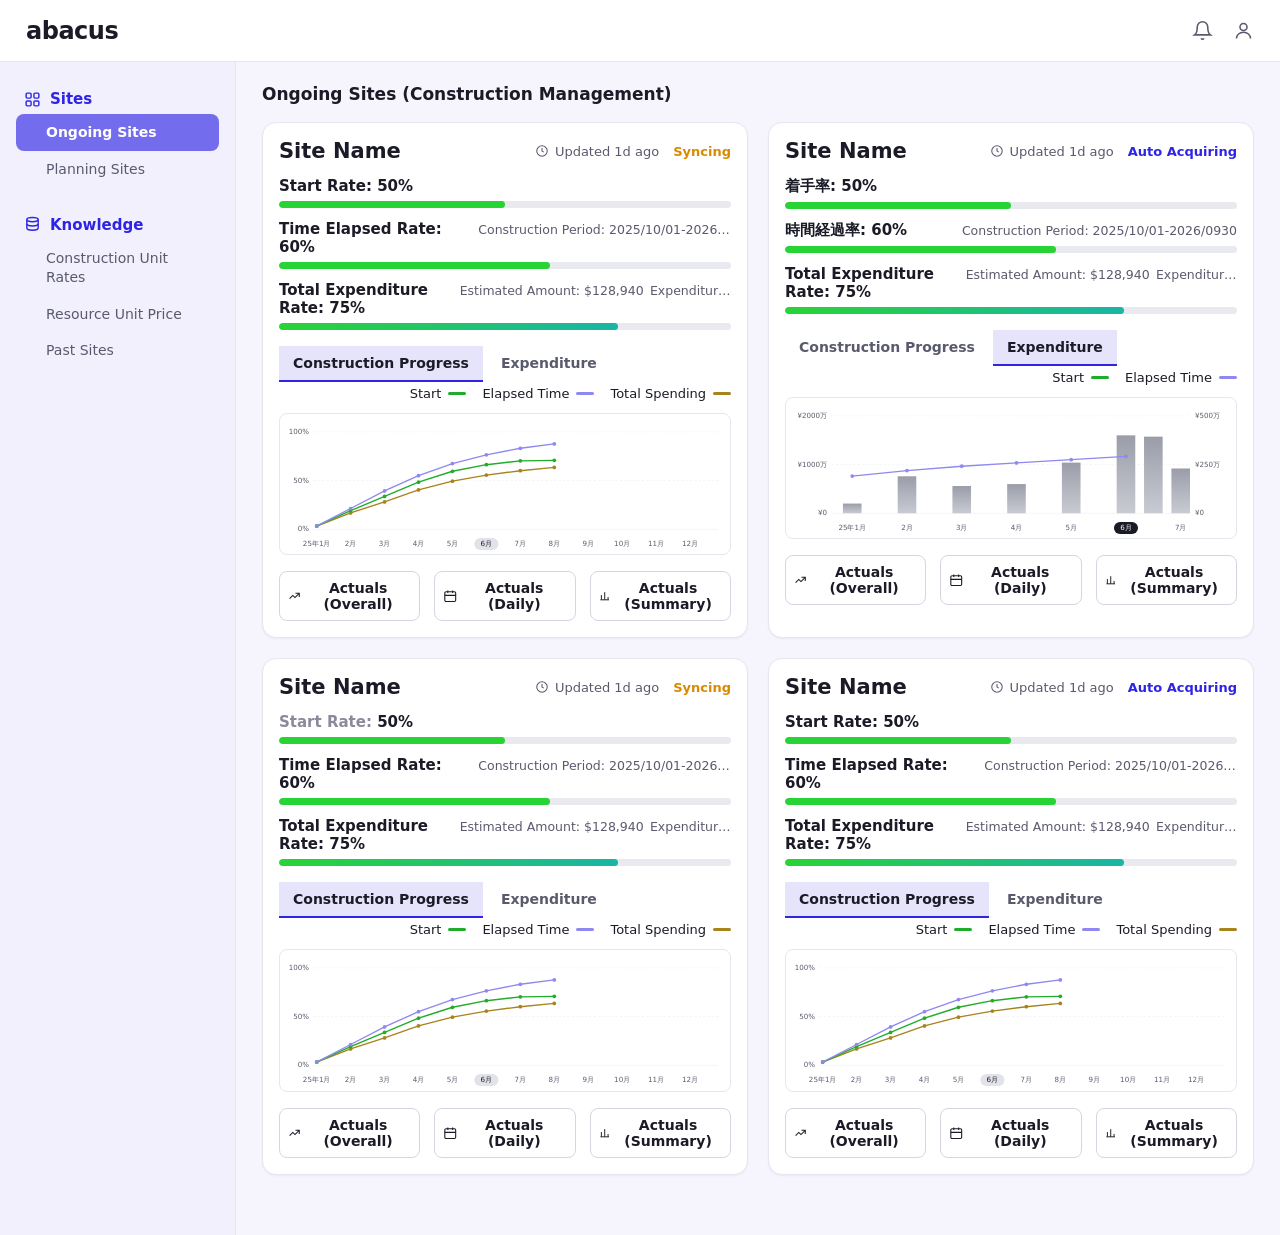
==== index.html @ 71e1c2e1 "Add hover effect to site-card" ====
<!DOCTYPE html>
<html lang="en">
<head>
<meta charset="UTF-8" />
<meta name="viewport" content="width=device-width, initial-scale=1.0" />
<title>Abacus · Ongoing Sites (Construction Management)</title>
<style>
  /* ---------- Design tokens (shared with cur.html) ---------- */
  :root{
    --white:#FFFFFF;
    --black:#000000;
    --indigo-50:#E5E4FB;
    --indigo-100:#C3C0F6;
    --indigo-200:#9791F1;
    --indigo-300:#736CED;
    --indigo-400:#5148EA;
    --indigo-500:#2F24E6;
    --indigo-600:#1D14C8;
    --indigo-700:#140A94;
    --indigo-800:#0D0765;
    --indigo-900:#07043C;
    --green-500:#28D435;
    --green-600:#1FAD29;
    --teal-500:#19B5A6;
    --gold-600:#A8821B;
    --orange-600:#D98A00;
    --purple-400:#8F88F0;

    --bg-app:#F6F5FD;
    --bg-side:#F1F0FC;
    --line:#E6E6EF;
    --line-strong:#D6D6E2;
    --text:#1B1B27;
    --text-soft:#5A5A6E;
    --text-mute:#8A8A9C;
    --radius:14px;
    --shadow-card:0 1px 2px rgba(16,16,40,.05);
    --font:"Inter","Helvetica Neue","Hiragino Sans","Yu Gothic UI",system-ui,-apple-system,sans-serif;
  }

  *{box-sizing:border-box;}
  html,body{height:100%;}
  body{margin:0;font-family:var(--font);color:var(--text);background:var(--bg-app);-webkit-font-smoothing:antialiased;}
  button{font-family:inherit;cursor:pointer;}

  /* ---------- App shell ---------- */
  .appbar{
    height:62px;display:flex;align-items:center;justify-content:space-between;
    padding:0 26px;background:var(--white);border-bottom:1px solid var(--line);
    position:sticky;top:0;z-index:30;
  }
  .appbar .logo{font-size:24px;font-weight:800;letter-spacing:-.5px;}
  .appbar-actions{display:flex;align-items:center;gap:20px;}
  .appbar-actions svg{width:21px;height:21px;color:var(--text-soft);}

  .app{display:flex;min-height:calc(100vh - 62px);}

  .sidebar{
    width:236px;flex:0 0 236px;
    background:var(--bg-side);
    border-right:1px solid var(--line);
    padding:22px 16px;
  }
  .nav-group{margin-bottom:22px;}
  .nav-head{
    display:flex;align-items:center;gap:9px;
    color:var(--indigo-500);font-weight:700;font-size:15px;
    padding:6px 8px;
  }
  .nav-head svg{width:17px;height:17px;}
  .nav-item{
    display:block;padding:9px 12px 9px 30px;
    color:var(--text-soft);font-size:14px;border-radius:8px;
    text-decoration:none;line-height:1.35;cursor:pointer;
  }
  .nav-item:hover{background:#EAE9FA;}
  .nav-item.active{
    background:var(--indigo-300);color:var(--white);font-weight:700;
  }

  .main{flex:1;min-width:0;display:flex;flex-direction:column;}
  .content{padding:22px 26px 60px;}
  .page-title{font-size:17px;font-weight:600;color:var(--text);margin:0 0 18px;}

  /* ---------- Site cards ---------- */
  .cards{display:grid;grid-template-columns:repeat(2,minmax(0,1fr));gap:20px;}
  @media(max-width:1100px){.cards{grid-template-columns:1fr;}}
  .site-card{
    background:var(--white);border:1px solid var(--line);border-radius:var(--radius);
    padding:16px;box-shadow:var(--shadow-card);min-width:0;
  }
  .site-card:hover{background:var(--indigo-50);border:1px solid var(--indigo-100);}
  .sc-head{display:flex;align-items:center;justify-content:space-between;gap:12px;margin-bottom:14px;}
  .sc-name{font-size:21px;font-weight:800;}
  .sc-meta{display:flex;align-items:center;gap:14px;font-size:13px;color:var(--text-soft);white-space:nowrap;}
  .sc-meta .updated{display:inline-flex;align-items:center;gap:6px;}
  .sc-meta svg{width:14px;height:14px;}
  .status{font-weight:700;font-size:13px;}
  .status.syncing{color:var(--orange-600);}
  .status.auto{color:var(--indigo-500);}

  .metric{margin-bottom:12px;}
  .metric-row{display:flex;align-items:baseline;justify-content:space-between;gap:12px;margin-bottom:6px;}
  .metric-label{font-size:15px;font-weight:700;}
  .metric-label.dim{color:var(--text-mute);}
  .metric-label.dim b{color:var(--text);}
  .metric-side{font-size:12.5px;color:var(--text-soft);white-space:nowrap;overflow:hidden;text-overflow:ellipsis;}
  .track{height:7px;background:#E9E9F0;border-radius:999px;overflow:hidden;}
  .fill{height:100%;border-radius:999px;background:var(--green-500);}
  .fill.grad{background:linear-gradient(90deg,var(--green-500),var(--teal-500));}

  /* tabs + legend */
  .sc-tabs{display:flex;align-items:center;gap:4px;margin:16px 0 12px;flex-wrap:wrap;}
  .tab{
    background:none;border:none;font-size:14px;font-weight:600;color:var(--text-soft);
    padding:9px 14px;border-bottom:2.5px solid transparent;
  }
  .tab.active{
    background:var(--indigo-50);color:var(--text);font-weight:700;
    border-bottom-color:var(--indigo-500);
  }
  .legend{margin-left:auto;display:flex;align-items:center;gap:16px;font-size:13px;color:var(--text);}
  .legend span{display:inline-flex;align-items:center;gap:7px;}
  .legend i{display:inline-block;width:18px;height:3px;border-radius:2px;}

  .chart{border:1px solid var(--line);border-radius:8px;padding:8px 6px 2px;}
  .chart svg{display:block;width:100%;height:auto;}

  .sc-foot{display:flex;gap:14px;margin-top:16px;}
  .sc-foot button{
    flex:1;display:inline-flex;align-items:center;justify-content:center;gap:4px;
    background:var(--white);border:1.5px solid var(--line-strong);border-radius:8px;
    padding:8px;font-size:14px;font-weight:600;color:var(--text);
  }
  .sc-foot button:hover{border-color:var(--indigo-300);color:var(--indigo-600);}
  .sc-foot svg{width:16px;height:16px;}
</style>
</head>
<body>
<!-- Full-width app header -->
<header class="appbar">
  <div class="logo">abacus</div>
  <div class="appbar-actions">
    <svg viewBox="0 0 24 24" fill="none" stroke="currentColor" stroke-width="1.8"><path d="M18 8a6 6 0 10-12 0c0 7-3 9-3 9h18s-3-2-3-9"/><path d="M13.7 21a2 2 0 01-3.4 0"/></svg>
    <svg viewBox="0 0 24 24" fill="none" stroke="currentColor" stroke-width="1.8"><circle cx="12" cy="8" r="4"/><path d="M4 21c0-4 3.6-7 8-7s8 3 8 7"/></svg>
  </div>
</header>

<div class="app">
  <!-- Sidebar -->
  <aside class="sidebar">
    <div class="nav-group">
      <div class="nav-head">
        <svg viewBox="0 0 24 24" fill="none" stroke="currentColor" stroke-width="2"><rect x="3" y="3" width="7" height="7" rx="1.5"/><rect x="14" y="3" width="7" height="7" rx="1.5"/><rect x="3" y="14" width="7" height="7" rx="1.5"/><rect x="14" y="14" width="7" height="7" rx="1.5"/></svg>
        Sites
      </div>
      <a href="index.html" class="nav-item active">Ongoing Sites</a>
      <a href="PlanningSitelist.html" class="nav-item">Planning Sites</a>
    </div>
    <div class="nav-group">
      <div class="nav-head">
        <svg viewBox="0 0 24 24" fill="none" stroke="currentColor" stroke-width="2"><ellipse cx="12" cy="5" rx="8" ry="3"/><path d="M4 5v6c0 1.7 3.6 3 8 3s8-1.3 8-3V5"/><path d="M4 11v6c0 1.7 3.6 3 8 3s8-1.3 8-3v-6"/></svg>
        Knowledge
      </div>
      <a href="cur.html" class="nav-item">Construction Unit Rates</a>
      <a class="nav-item">Resource Unit Price</a>
      <a class="nav-item">Past Sites</a>
    </div>
  </aside>

  <!-- Main -->
  <div class="main">
    <main class="content">
      <h1 class="page-title">Ongoing Sites (Construction Management)</h1>
      <div class="cards" id="cards"></div>
    </main>
  </div>
</div>

<script>
const ICON = {
  clock:'<svg viewBox="0 0 24 24" fill="none" stroke="currentColor" stroke-width="1.8"><circle cx="12" cy="12" r="9"/><path d="M12 7v5l3 2"/></svg>',
  trend:'<svg viewBox="0 0 24 24" fill="none" stroke="currentColor" stroke-width="2"><path d="M3 17l6-6 4 4 8-8"/><path d="M14 7h7v7"/></svg>',
  cal:'<svg viewBox="0 0 24 24" fill="none" stroke="currentColor" stroke-width="1.8"><rect x="3" y="5" width="18" height="16" rx="2"/><path d="M16 3v4M8 3v4M3 11h18"/></svg>',
  bars:'<svg viewBox="0 0 24 24" fill="none" stroke="currentColor" stroke-width="2"><path d="M5 20V10M12 20V4M19 20v-6"/><path d="M3 20h18"/></svg>'
};

/* ---------- chart builders (static prototype data) ---------- */
const MONTHS = ['25年1月','2月','3月','4月','5月','6月','7月','8月','9月','10月','11月','12月'];

function lineChart(){
  // plot area: x 56..780, y 18..196 (0% bottom .. 100% top)
  const xs = i => 56 + i * 62;
  const pts = {
    purple:[190,158,126,98,76,60,48,40],
    green: [190,162,136,110,90,78,71,70],
    gold:  [190,166,146,124,108,97,89,83]
  };
  const poly = (arr,color)=>`
    <polyline points="${arr.map((y,i)=>`${xs(i)},${y}`).join(' ')}" fill="none" stroke="${color}" stroke-width="2.5" stroke-linejoin="round"/>
    ${arr.map((y,i)=>`<circle cx="${xs(i)}" cy="${y}" r="3.4" fill="${color}"/>`).join('')}`;
  return `
  <svg viewBox="0 0 800 238" xmlns="http://www.w3.org/2000/svg">
    ${[196,107,18].map(y=>`<line x1="50" y1="${y}" x2="790" y2="${y}" stroke="#ECECF2" stroke-dasharray="${y===196?'none':'4 4'}"/>`).join('')}
    <text x="42" y="22" font-size="13" fill="#5A5A6E" text-anchor="end">100%</text>
    <text x="42" y="111" font-size="13" fill="#5A5A6E" text-anchor="end">50%</text>
    <text x="42" y="200" font-size="13" fill="#5A5A6E" text-anchor="end">0%</text>
    ${poly(pts.gold,'var(--gold-600)')}
    ${poly(pts.green,'var(--green-600)')}
    ${poly(pts.purple,'var(--purple-400)')}
    ${MONTHS.map((m,i)=>{
      const x = xs(i);
      if(m==='6月') return `<rect x="${x-22}" y="212" width="44" height="22" rx="11" fill="#E2E2EA"/><text x="${x}" y="227" font-size="13" fill="#1B1B27" text-anchor="middle">6月</text>`;
      return `<text x="${x}" y="227" font-size="13" fill="#5A5A6E" text-anchor="middle">${m}</text>`;
    }).join('')}
  </svg>`;
}

function barChart(){
  // 7 months, dual axis; plot area x 80..720, y 18..196
  const months = ['25年1月','2月','3月','4月','5月','6月','7月'];
  const xs = i => 110 + i * 100;
  const bars = [10,38,28,30,52,80,46]; // % heights; plus tall final bar
  const line = [128,118,110,104,98,92];
  return `
  <svg viewBox="0 0 800 238" xmlns="http://www.w3.org/2000/svg">
    ${[196,107,18].map(y=>`<line x1="72" y1="${y}" x2="728" y2="${y}" stroke="#ECECF2" stroke-dasharray="${y===196?'none':'4 4'}"/>`).join('')}
    <text x="64" y="22" font-size="13" fill="#5A5A6E" text-anchor="end">¥2000万</text>
    <text x="64" y="111" font-size="13" fill="#5A5A6E" text-anchor="end">¥1000万</text>
    <text x="64" y="200" font-size="13" fill="#5A5A6E" text-anchor="end">¥0</text>
    <text x="736" y="22" font-size="13" fill="#5A5A6E">¥500万</text>
    <text x="736" y="111" font-size="13" fill="#5A5A6E">¥250万</text>
    <text x="736" y="200" font-size="13" fill="#5A5A6E">¥0</text>
    <defs>
      <linearGradient id="barG" x1="0" y1="0" x2="0" y2="1">
        <stop offset="0" stop-color="#9A9DA8"/><stop offset="1" stop-color="#C9CBD3"/>
      </linearGradient>
    </defs>
    ${bars.map((h,i)=>{
      const bh = h*1.78, x = xs(i)-17;
      return `<rect x="${x}" y="${196-bh}" width="34" height="${bh}" fill="url(#barG)"/>`;
    }).join('')}
    <rect x="${xs(5)+33}" y="${196-140}" width="34" height="140" fill="url(#barG)"/>
    <polyline points="${line.map((y,i)=>`${xs(i)},${y}`).join(' ')}" fill="none" stroke="var(--purple-400)" stroke-width="2.5"/>
    ${line.map((y,i)=>`<circle cx="${xs(i)}" cy="${y}" r="3.4" fill="var(--purple-400)"/>`).join('')}
    ${months.map((m,i)=>{
      const x = xs(i);
      if(m==='6月') return `<rect x="${x-22}" y="212" width="44" height="22" rx="11" fill="#1B1B27"/><text x="${x}" y="227" font-size="13" fill="#fff" text-anchor="middle">6月</text>`;
      return `<text x="${x}" y="227" font-size="13" fill="#5A5A6E" text-anchor="middle">${m}</text>`;
    }).join('')}
  </svg>`;
}

/* ---------- card template ---------- */
function siteCard(cfg){
  const legendFull = `
    <div class="legend">
      <span>Start <i style="background:var(--green-600)"></i></span>
      <span>Elapsed Time <i style="background:var(--purple-400)"></i></span>
      ${cfg.chart==='line' ? '<span>Total Spending <i style="background:var(--gold-600)"></i></span>' : ''}
    </div>`;
  return `
  <div class="site-card">
    <div class="sc-head">
      <div class="sc-name">Site Name</div>
      <div class="sc-meta">
        <span class="updated">${ICON.clock} Updated 1d ago</span>
        <span class="status ${cfg.status==='Syncing'?'syncing':'auto'}">${cfg.status}</span>
      </div>
    </div>

    <div class="metric">
      <div class="metric-row">
        <span class="metric-label ${cfg.dimStart?'dim':''}">${cfg.jp?'着手率':'Start Rate'}: <b>50%</b></span>
      </div>
      <div class="track"><div class="fill" style="width:50%"></div></div>
    </div>
    <div class="metric">
      <div class="metric-row">
        <span class="metric-label">${cfg.jp?'時間経過率':'Time Elapsed Rate'}: <b>60%</b></span>
        <span class="metric-side">Construction Period: 2025/10/01-2026/0930</span>
      </div>
      <div class="track"><div class="fill" style="width:60%"></div></div>
    </div>
    <div class="metric">
      <div class="metric-row">
        <span class="metric-label">Total Expenditure Rate: <b>75%</b></span>
        <span class="metric-side">Estimated Amount: $128,940&ensp;Expenditure Amount: $128,940</span>
      </div>
      <div class="track"><div class="fill grad" style="width:75%"></div></div>
    </div>

    <div class="sc-tabs">
      <button class="tab ${cfg.chart==='line'?'active':''}" data-tab="line">Construction Progress</button>
      <button class="tab ${cfg.chart==='bar'?'active':''}" data-tab="bar">Expenditure</button>
      ${legendFull}
    </div>

    <div class="chart">${cfg.chart==='line' ? lineChart() : barChart()}</div>

    <div class="sc-foot">
      <button>${ICON.trend} Actuals (Overall)</button>
      <button>${ICON.cal} Actuals (Daily)</button>
      <button>${ICON.bars} Actuals (Summary)</button>
    </div>
  </div>`;
}

const CARDS = [
  {status:'Syncing',        chart:'line', jp:false},
  {status:'Auto Acquiring', chart:'bar',  jp:true},
  {status:'Syncing',        chart:'line', jp:false, dimStart:true},
  {status:'Auto Acquiring', chart:'line', jp:false}
];

const wrap = document.getElementById('cards');
wrap.innerHTML = CARDS.map(siteCard).join('');

// tab switching swaps the chart inside the same card
wrap.addEventListener('click',e=>{
  const tab = e.target.closest('.tab');
  if(!tab) return;
  const card = tab.closest('.site-card');
  card.querySelectorAll('.tab').forEach(t=>t.classList.toggle('active',t===tab));
  card.querySelector('.chart').innerHTML = tab.dataset.tab==='bar' ? barChart() : lineChart();
});
</script>
</body>
</html>
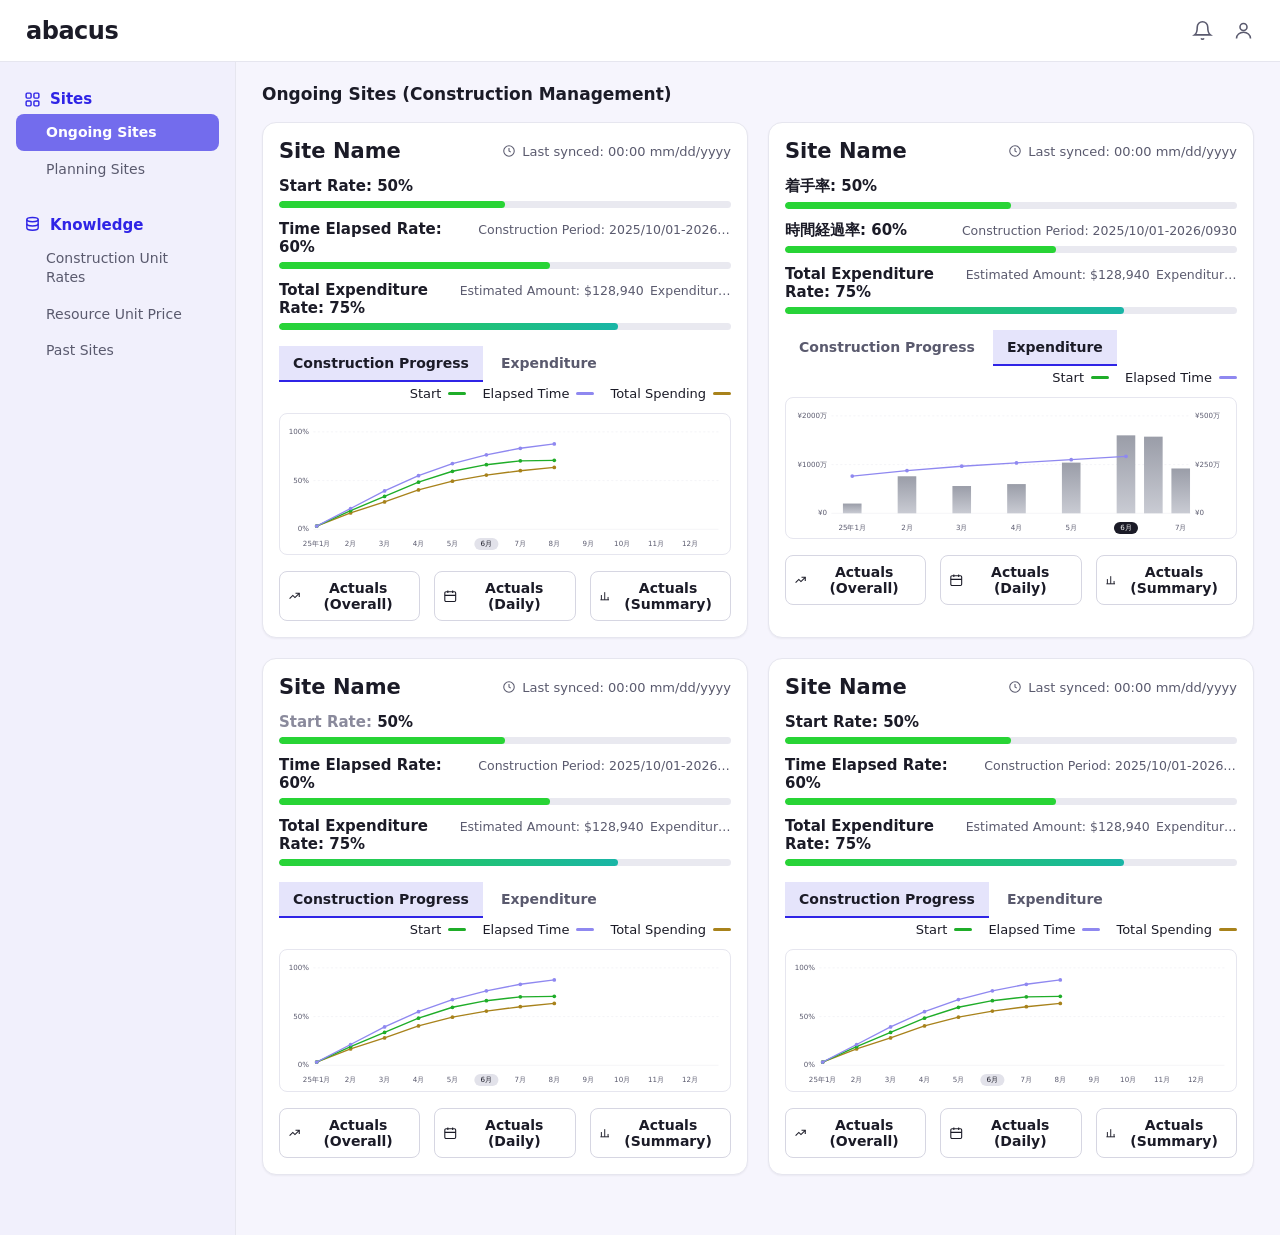
==== commit a0b3046e: "Update last synced time format in index.html" ====
--- a/index.html
+++ b/index.html
@@ -89,7 +89,7 @@
     background:var(--white);border:1px solid var(--line);border-radius:var(--radius);
     padding:16px;box-shadow:var(--shadow-card);min-width:0;
   }
-  .site-card:hover{background:var(--indigo-50);border:1px solid var(--indigo-100);}
+  .site-card:hover{border:1px solid var(--indigo-100);}
   .sc-head{display:flex;align-items:center;justify-content:space-between;gap:12px;margin-bottom:14px;}
   .sc-name{font-size:21px;font-weight:800;}
   .sc-meta{display:flex;align-items:center;gap:14px;font-size:13px;color:var(--text-soft);white-space:nowrap;}
@@ -264,8 +264,7 @@
     <div class="sc-head">
       <div class="sc-name">Site Name</div>
       <div class="sc-meta">
-        <span class="updated">${ICON.clock} Updated 1d ago</span>
-        <span class="status ${cfg.status==='Syncing'?'syncing':'auto'}">${cfg.status}</span>
+        <span class="updated">${ICON.clock} Last synced: 00:00 mm/dd/yyyy</span>
       </div>
     </div>
 
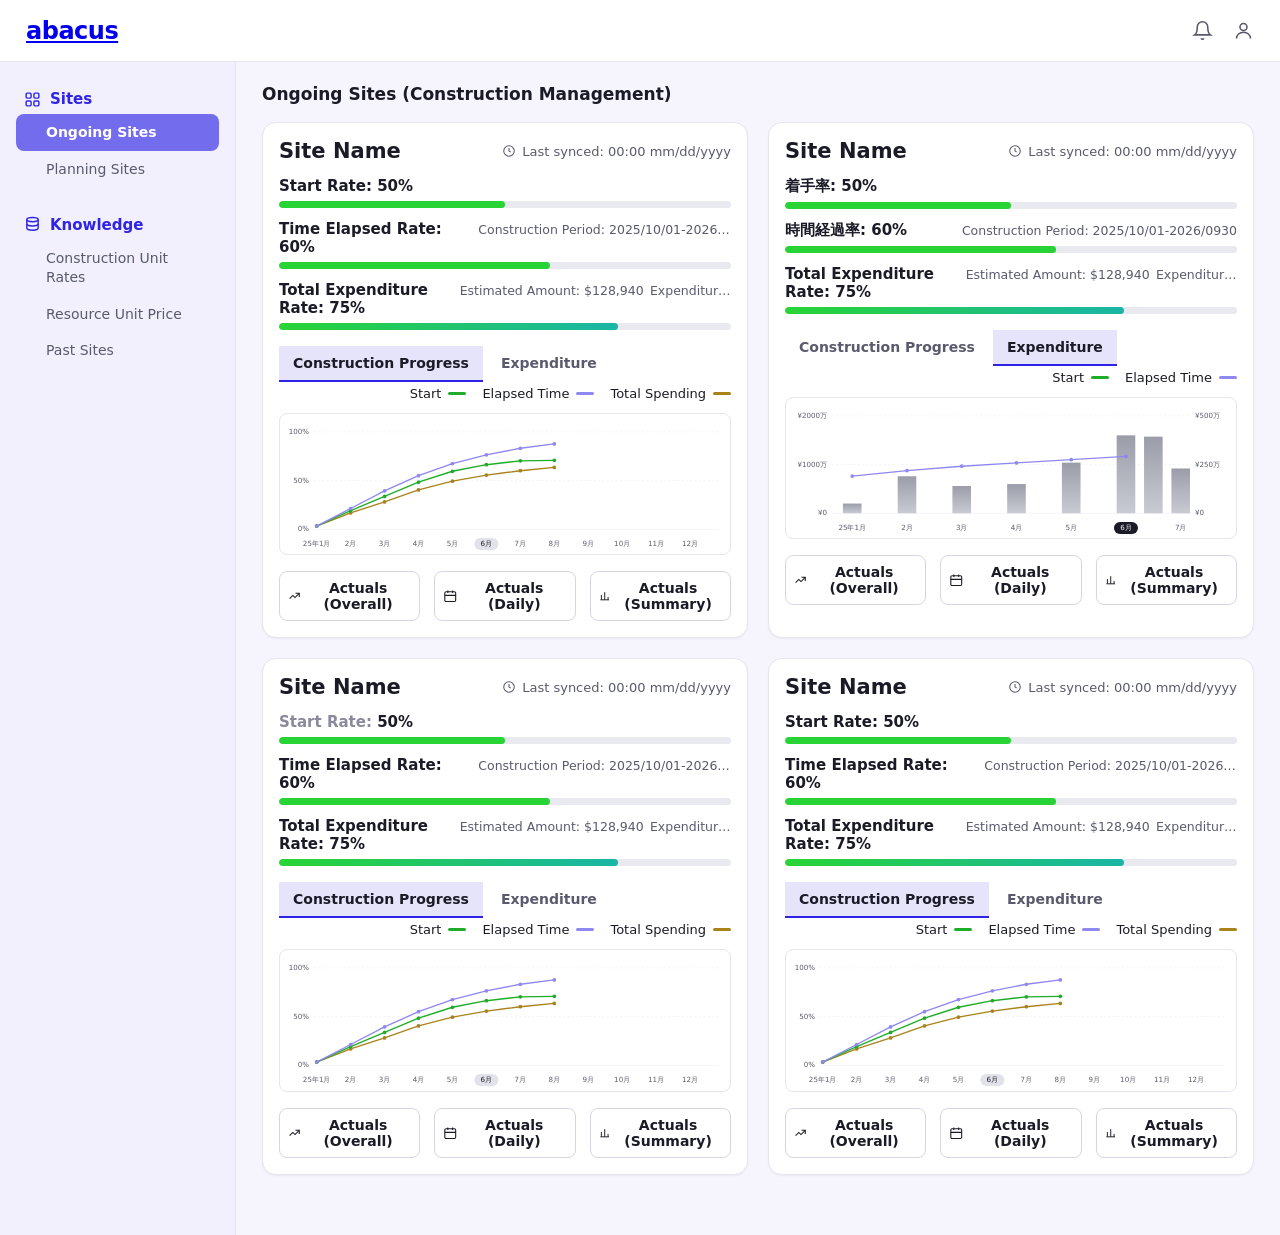
==== commit d06bd095: "Make logo a link to index.html" ====
--- a/index.html
+++ b/index.html
@@ -139,7 +139,7 @@
 <body>
 <!-- Full-width app header -->
 <header class="appbar">
-  <div class="logo">abacus</div>
+  <div class="logo"><a href="index.html">abacus</a></div>
   <div class="appbar-actions">
     <svg viewBox="0 0 24 24" fill="none" stroke="currentColor" stroke-width="1.8"><path d="M18 8a6 6 0 10-12 0c0 7-3 9-3 9h18s-3-2-3-9"/><path d="M13.7 21a2 2 0 01-3.4 0"/></svg>
     <svg viewBox="0 0 24 24" fill="none" stroke="currentColor" stroke-width="1.8"><circle cx="12" cy="8" r="4"/><path d="M4 21c0-4 3.6-7 8-7s8 3 8 7"/></svg>
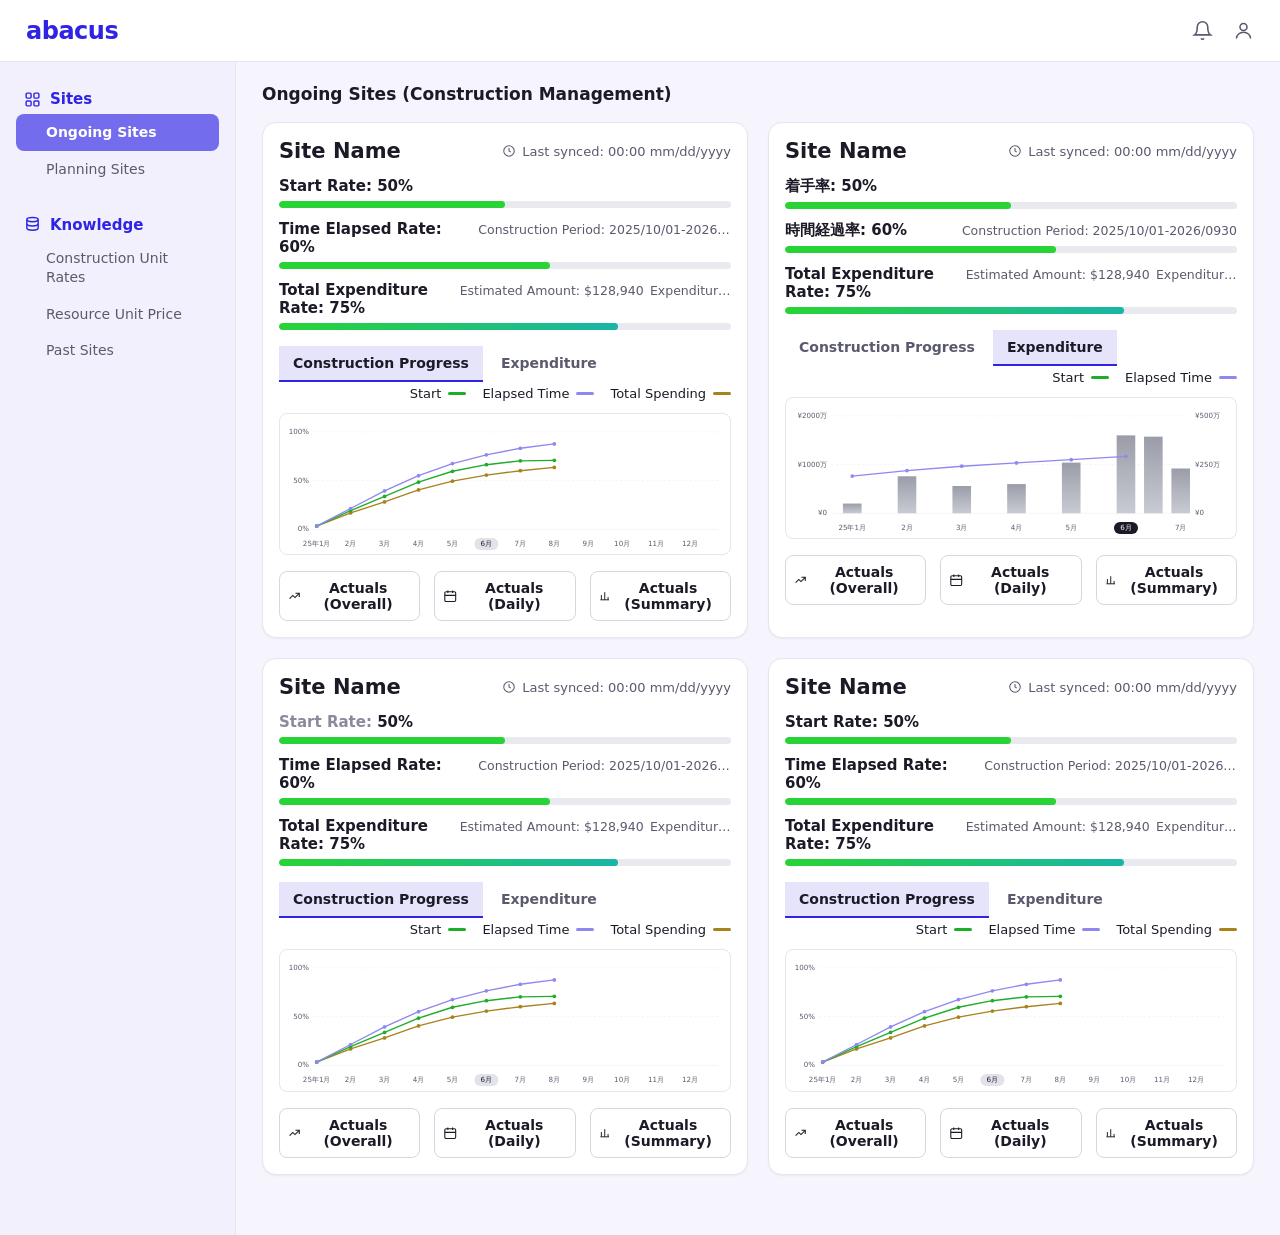
==== commit 7edede7b: "Update logo link styles in appbar" ====
--- a/index.html
+++ b/index.html
@@ -49,6 +49,7 @@
     padding:0 26px;background:var(--white);border-bottom:1px solid var(--line);
     position:sticky;top:0;z-index:30;
   }
+  .appbar .logo a{text-decoration: none;color: var(--indigo-500);}
   .appbar .logo{font-size:24px;font-weight:800;letter-spacing:-.5px;}
   .appbar-actions{display:flex;align-items:center;gap:20px;}
   .appbar-actions svg{width:21px;height:21px;color:var(--text-soft);}
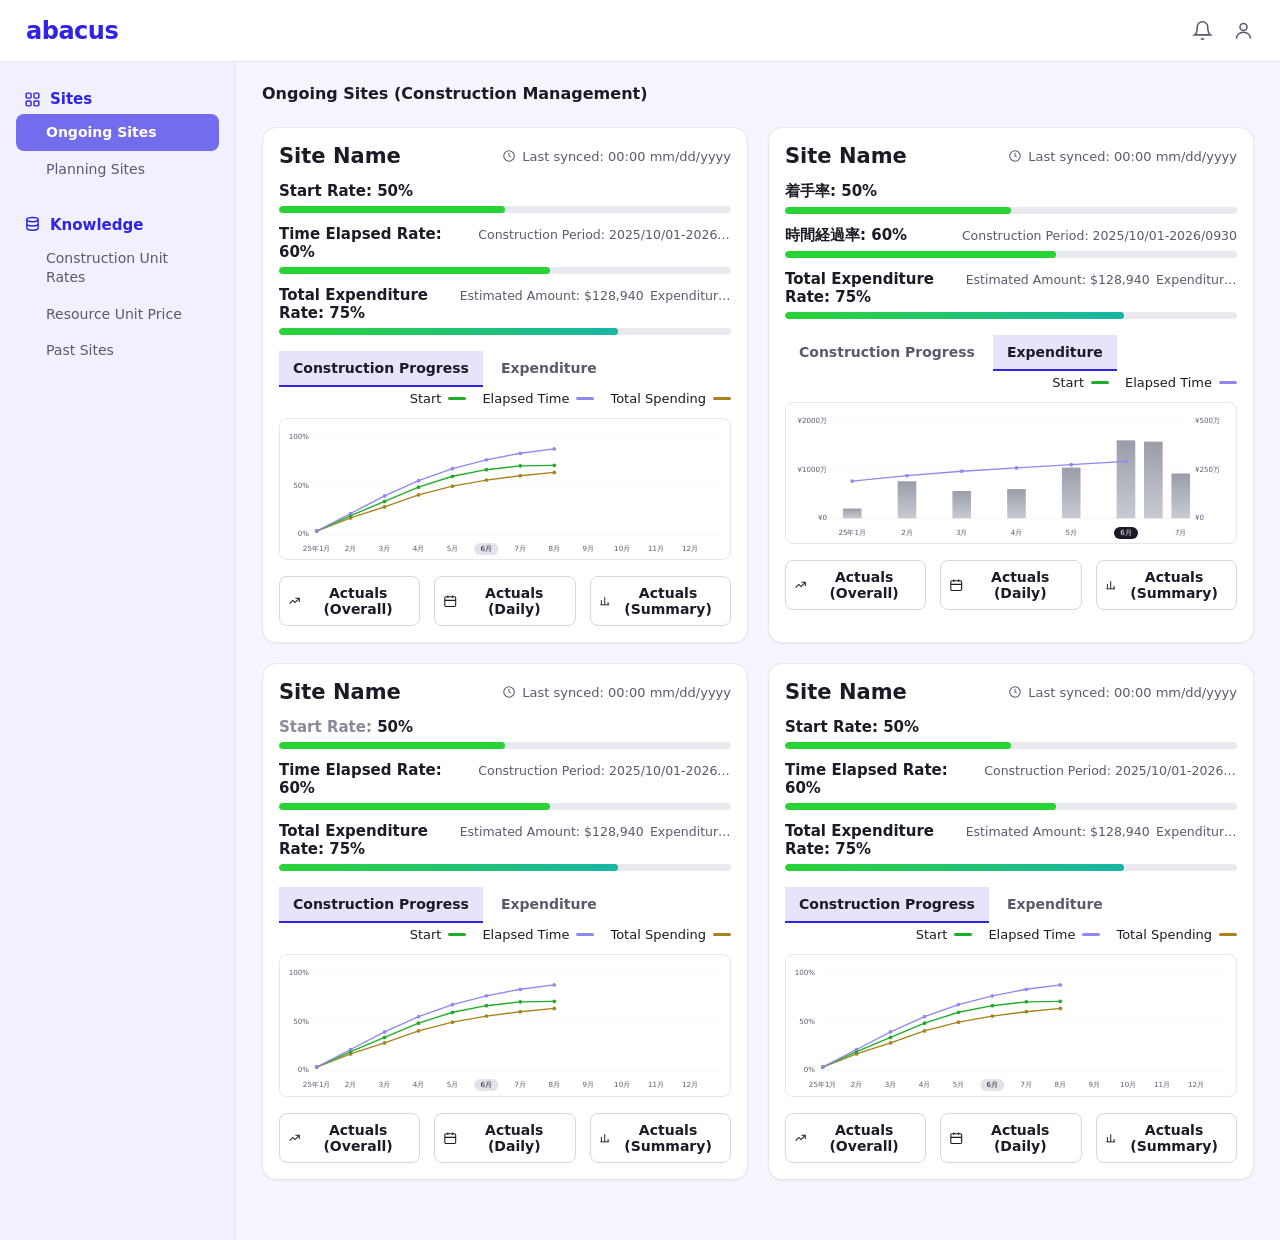
==== commit 92f80eed: "Modify page title styles in index.html Decrease font size of page title and adjust margin." ====
--- a/index.html
+++ b/index.html
@@ -81,7 +81,7 @@
 
   .main{flex:1;min-width:0;display:flex;flex-direction:column;}
   .content{padding:22px 26px 60px;}
-  .page-title{font-size:17px;font-weight:600;color:var(--text);margin:0 0 18px;}
+  .page-title{font-size:16px;font-weight:600;color:var(--text);margin:0 0 24px;}
 
   /* ---------- Site cards ---------- */
   .cards{display:grid;grid-template-columns:repeat(2,minmax(0,1fr));gap:20px;}
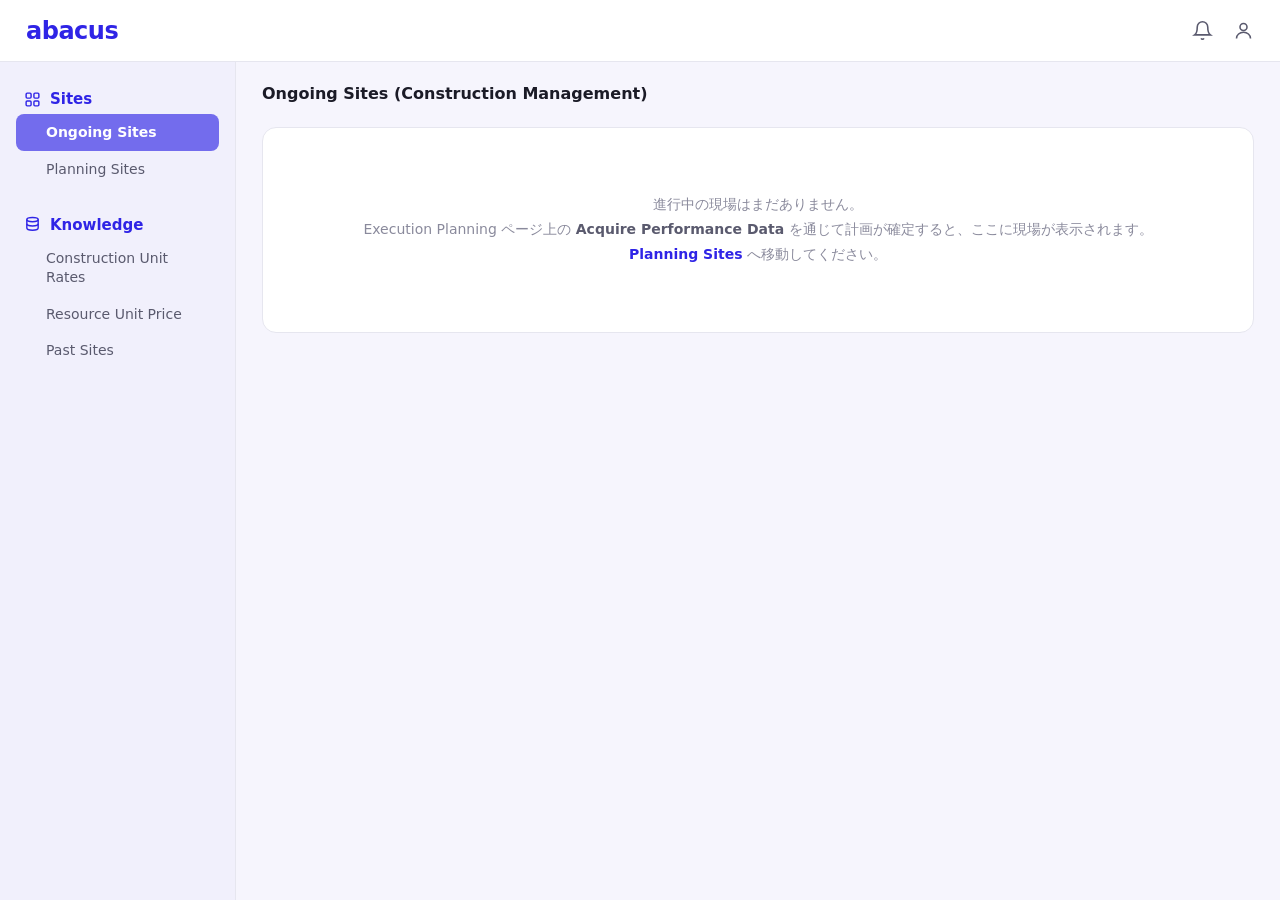
==== commit a38010c2: "Implement empty state for ongoing site cards Add empty state styling and logic for site cards" ====
--- a/index.html
+++ b/index.html
@@ -85,6 +85,16 @@
 
   /* ---------- Site cards ---------- */
   .cards{display:grid;grid-template-columns:repeat(2,minmax(0,1fr));gap:20px;}
+  /* empty state — same pattern as the Planning Sites list */
+  .empty-cards{
+    grid-column:1 / -1;
+    background:var(--white);border:1px solid var(--line);border-radius:var(--radius);
+    padding:64px 20px;text-align:center;
+    font-size:14px;color:var(--text-mute);line-height:1.8;
+  }
+  .empty-cards b{color:var(--text-soft);}
+  .empty-cards a{color:var(--indigo-500);font-weight:600;text-decoration:none;}
+  .empty-cards a:hover{text-decoration:underline;}
   @media(max-width:1100px){.cards{grid-template-columns:1fr;}}
   .site-card{
     background:var(--white);border:1px solid var(--line);border-radius:var(--radius);
@@ -136,6 +146,7 @@
   .sc-foot button:hover{border-color:var(--indigo-300);color:var(--indigo-600);}
   .sc-foot svg{width:16px;height:16px;}
 </style>
+<link rel="stylesheet" href="buttons.css" />
 </head>
 <body>
 <!-- Full-width app header -->
@@ -263,7 +274,7 @@
   return `
   <div class="site-card">
     <div class="sc-head">
-      <div class="sc-name">Site Name</div>
+      <div class="sc-name">${cfg.name || 'Site Name'}</div>
       <div class="sc-meta">
         <span class="updated">${ICON.clock} Last synced: 00:00 mm/dd/yyyy</span>
       </div>
@@ -299,22 +310,42 @@
     <div class="chart">${cfg.chart==='line' ? lineChart() : barChart()}</div>
 
     <div class="sc-foot">
-      <button>${ICON.trend} Actuals (Overall)</button>
-      <button>${ICON.cal} Actuals (Daily)</button>
-      <button>${ICON.bars} Actuals (Summary)</button>
+      <button onclick="openActuals('${cfg.siteId || 'demo'}','cumulative')">${ICON.trend} Actuals (Overall)</button>
+      <button onclick="openActuals('${cfg.siteId || 'demo'}','daily')">${ICON.cal} Actuals (Daily)</button>
+      <button onclick="openActuals('${cfg.siteId || 'demo'}','summary')">${ICON.bars} Actuals (Summary)</button>
     </div>
   </div>`;
 }
 
-const CARDS = [
-  {status:'Syncing',        chart:'line', jp:false},
-  {status:'Auto Acquiring', chart:'bar',  jp:true},
-  {status:'Syncing',        chart:'line', jp:false, dimStart:true},
-  {status:'Auto Acquiring', chart:'line', jp:false}
-];
+function openActuals(siteId, tab){
+  location.href = 'actuals.html?siteId=' + encodeURIComponent(siteId) + '&tab=' + tab;
+}
+
+// Ongoing Sites shows ONLY sites finalized via [Acquire Performance Data].
+function finalizedSiteCards(){
+  try{
+    const sites = JSON.parse(localStorage.getItem('abacus.sites') || '[]');
+    return sites.filter(s => {
+      try{
+        const snap = JSON.parse(localStorage.getItem('abacus.planning.' + s.id) || 'null');
+        return !!(snap && (snap.acquired || (snap.actuals && snap.actuals.finalized)));
+      }catch(_e){ return false; }
+    }).map(s => ({ name:s.name, siteId:s.id, status:'Auto Acquiring', chart:'line', updated:'Updated just now' }));
+  }catch(_e){ return []; }
+}
+const CARDS = finalizedSiteCards();
 
 const wrap = document.getElementById('cards');
-wrap.innerHTML = CARDS.map(siteCard).join('');
+if (CARDS.length){
+  wrap.innerHTML = CARDS.map(siteCard).join('');
+} else {
+  wrap.innerHTML = `
+    <div class="empty-cards">
+      進行中の現場はまだありません。<br>
+      Execution Planning ページ上の <b>Acquire Performance Data</b> を通じて計画が確定すると、ここに現場が表示されます。<br>
+      <a href="PlanningSitelist.html">Planning Sites</a> へ移動してください。
+    </div>`;
+}
 
 // tab switching swaps the chart inside the same card
 wrap.addEventListener('click',e=>{
--- a/buttons.css
+++ b/buttons.css
@@ -0,0 +1,172 @@
+/* =====================================================================
+   Abacus unified button system — single source of truth.
+   Loaded AFTER each page's inline <style> so these rules win.
+
+   Variants
+     primary   : indigo-500 bg, white text
+     secondary : white bg, indigo-500 text, 1px indigo-500 border
+     tertiary  : white bg, indigo-500 text, no border
+   Sizes
+     large  : 8px 12px / 16px / r8
+     medium : 8px 12px / 14px / r8
+     small  : 4px 8px  / 12px / r8
+     xs     : 2px 4px  / 10px / r4
+
+   Mapping (existing classes → system)
+     primary lg : #newBtn, .btn-register, .modal .btn-confirm
+     primary md : .btn-primary, .btn.primary (planning), .btn-planning
+     primary sm : .btn.btn-sm.primary (planning)
+     secondary lg : .modal .btn-cancel
+     secondary md : .btn-outline, .res-btn, .btn (planning plain),
+                    .btn.secondary (planning), .btn-bidresult
+     secondary sm : .btn-add-cond, .sc-foot button, .btn.btn-sm (planning)
+     secondary xs : .toast .t-retry
+     tertiary md  : .btn-text, .btn.ghost-icon, .btn.ghost, .btn.btn-link,
+                    .btn.export-btn (planning)
+     tertiary sm  : .res-add, .link-override
+     danger (lg sizing, red kept) : .btn-danger
+===================================================================== */
+
+/* ---------- base (all mapped buttons) ---------- */
+#newBtn, .btn-register, .btn-confirm,
+.btn-primary, .btn.primary, .btn-planning,
+.btn-cancel, .btn-outline, .btn, .btn-bidresult, .sim-sync .sim-btn,
+.btn-add-cond, .sc-foot button, .btn.btn-sm, .btn.btn-xs
+.toast .t-retry,
+.btn-text, .res-add, .link-override,
+.btn-danger {
+  font-family: inherit;
+  font-weight: 400;
+  line-height: 1.4;
+  height: auto;
+  cursor: pointer;
+  display: inline-flex;
+  align-items: center;
+  justify-content: center;
+  gap: 8px;
+  border: 1px solid transparent; /* keeps primary/secondary/tertiary heights equal */
+  transition: background .15s ease, border-color .15s ease, color .15s ease;
+}
+/* Resources Details / View All Records stay full-width block buttons */
+.res-btn { font-weight: 400; line-height: 1.4; cursor: pointer; border: 1px solid transparent; }
+
+/* ---------- sizes ---------- */
+/* large */
+#newBtn, .btn-register, .btn-confirm, .btn-cancel, .btn-danger {
+  padding: 8px 12px; font-size: 16px; border-radius: 8px;
+}
+/* medium */
+.btn-primary, .btn.primary, .btn-planning,
+.btn-outline, .res-btn, .btn, .btn.secondary, .btn-bidresult, .sim-sync .sim-btn,
+.btn-text, .btn.ghost-icon, .btn.ghost, .btn.btn-link, .btn.export-btn {
+  padding: 6px 12px; font-size: 14px; border-radius: 8px;
+}
+/* small */
+.btn-add-cond, .sc-foot button,
+.res-add, .link-override {
+  padding: 4px 8px; font-size: 12px; border-radius: 8px;
+}
+.btn.btn-sm {
+  border-radius: 4px;
+}
+/* xs */
+.toast .t-retry,
+.btn.btn-xs {
+  padding: 2px 4px; font-size: 10px; border-radius: 4px; height: auto;
+}
+.btn.btn-xs {border: solid 1px #2F3137; color: #2F3137;}
+.btn.btn-xs:hover:not(:disabled) {
+  background: var(--indigo-50);
+  color: var(--indigo-600, #1D14C8);
+  border-color: var(--indigo-600, #1D14C8);
+}
+
+/* ---------- primary ---------- */
+#newBtn, .btn-register, .btn-confirm,
+.btn-primary, .btn.primary, .btn-planning,
+.btn.btn-sm.primary {
+  background: var(--indigo-500, #2F24E6);
+  color: #fff;
+  border-color: transparent;
+  font-weight: 400;
+}
+#newBtn:hover:not(:disabled), .btn-register:hover:not(:disabled), .btn-confirm:hover:not(:disabled),
+.btn-primary:hover:not(:disabled), .btn.primary:hover:not(:disabled), .btn-planning:hover:not(:disabled),
+.btn.btn-sm.primary:hover:not(:disabled) {
+  background: var(--indigo-600, #1D14C8);
+  border-color: transparent;
+  color: #fff;
+}
+
+/* ---------- secondary ---------- */
+.btn-cancel, .btn-outline, .res-btn, .btn, .btn.secondary, .btn-bidresult, .sim-sync .sim-btn,
+.btn-add-cond, .sc-foot button, .btn.btn-sm,
+.toast .t-retry {
+  background: var(--white, #FFFFFF);
+  color: var(--indigo-500, #2F24E6);
+  border: 1px solid var(--indigo-500, #2F24E6);
+  font-weight: 400;
+}
+.btn-cancel:hover:not(:disabled), .btn-outline:hover:not(:disabled), .res-btn:hover:not(:disabled),
+.btn:hover:not(:disabled), .btn.secondary:hover:not(:disabled), .btn-bidresult:hover:not(:disabled),
+.sim-sync .sim-btn:hover:not(:disabled),
+.btn-add-cond:hover:not(:disabled), .sc-foot button:hover:not(:disabled), .btn.btn-sm:hover:not(:disabled),
+.toast .t-retry:hover:not(:disabled) {
+  background: var(--indigo-50);
+  color: var(--indigo-600, #1D14C8);
+  border-color: var(--indigo-600, #1D14C8);
+}
+
+/* ---------- tertiary ---------- */
+.btn-text, .btn.ghost-icon, .btn.ghost, .btn.btn-link, .btn.export-btn,
+.res-add, .link-override {
+  background: none;
+  color: var(--indigo-500, #2F24E6);
+  border: 1px solid transparent;
+  font-weight: 400;
+}
+.btn-text:hover:not(:disabled), .btn.ghost-icon:hover:not(:disabled), .btn.ghost:hover:not(:disabled),
+.btn.btn-link:hover:not(:disabled), .btn.export-btn:hover:not(:disabled),
+.res-add:hover:not(:disabled), .link-override:hover:not(:disabled) {
+  background: #F0EFFB;
+  color: var(--indigo-600, #1D14C8);
+  border-color: transparent;
+  text-decoration: none;
+}
+
+/* ---------- danger (red kept, sizing conformed) ---------- */
+.btn-danger { background: var(--danger, #D8202B); color: #fff; border-color: transparent; }
+.btn-danger:hover:not(:disabled) { background: #B81820; }
+.btn.danger-ghost { color: var(--red-600, #C53F46); background: var(--white, #FFFFFF); border-color: transparent; }
+
+/* ---------- disabled (uniform) ---------- */
+#newBtn:disabled, .btn-register:disabled, .btn-confirm:disabled,
+.btn-primary:disabled, .btn.primary:disabled, .btn-planning:disabled,
+.btn-cancel:disabled, .btn-outline:disabled, .btn:disabled, .btn-bidresult,
+.btn-add-cond:disabled, .sc-foot button:disabled, .btn.btn-sm:disabled,
+.btn-text:disabled, .res-add:disabled, .link-override:disabled, .btn-danger:disabled,
+.sim-sync .sim-btn:disabled {
+  opacity: .5;
+  cursor: not-allowed;
+}
+
+/* icons inside mapped buttons scale with the button */
+.btn-register svg, .btn-add-cond svg, .sc-foot button svg, .res-add svg, .link-override svg {
+  width: 1.1em; height: 1.1em;
+}
+
+/* =====================================================================
+   Unified side navigation (cur.html / index.html / PlanningSitelist.html)
+   hover  : indigo-50 background
+   active : indigo-300 background, white text
+===================================================================== */
+.sidebar .nav-item:hover {
+  background: var(--indigo-50, #E5E4FB);
+}
+.sidebar .nav-item.active,
+.sidebar .nav-item.active:hover {
+  background: var(--indigo-300, #736CED);
+  color: var(--white, #FFFFFF);
+  font-weight: 700;
+  box-shadow: none;
+}
